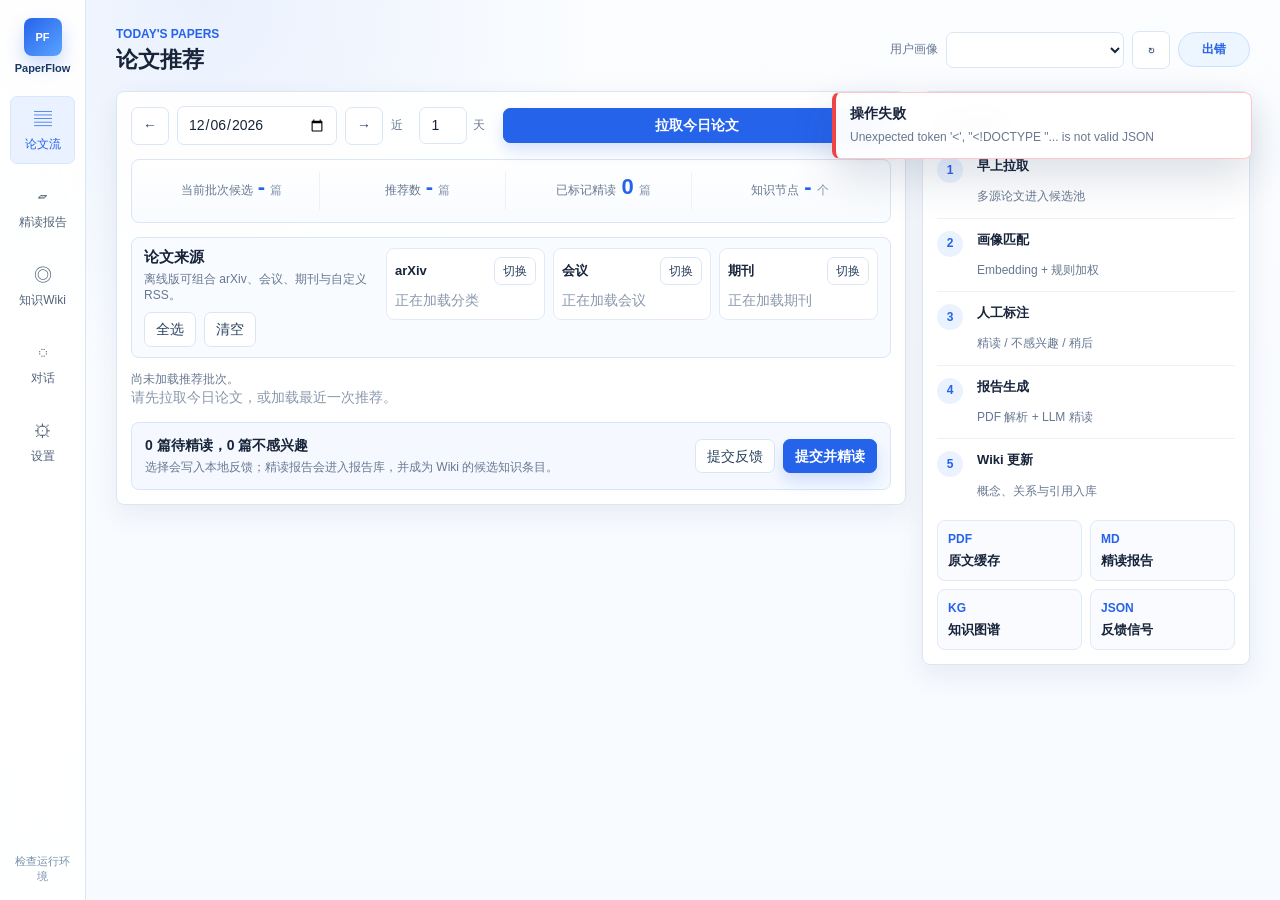
==== deployments/desktop/static/index.html @ 92cb7656 "Improve PaperFlow wiki and reading workflow" ====
<!doctype html>
<html lang="zh-CN">
  <head>
    <meta charset="utf-8">
    <meta name="viewport" content="width=device-width, initial-scale=1">
    <title>PaperFlow 本地工作台</title>
    <link rel="icon" href="favicon.svg" type="image/svg+xml">
    <link rel="stylesheet" href="desktop.css">
  </head>
  <body>
    <div class="app-shell">
      <aside class="rail" aria-label="PaperFlow 导航">
        <div class="brand-lockup" aria-label="PaperFlow">
          <div class="brand-mark">PF</div>
          <span>PaperFlow</span>
        </div>

        <nav class="rail-nav" aria-label="主要功能">
          <button class="rail-item active" data-view="papers" type="button" title="论文流">
            <span class="rail-icon" aria-hidden="true">▤</span>
            <span>论文流</span>
          </button>
          <button class="rail-item" data-view="reports" type="button" title="精读报告">
            <span class="rail-icon" aria-hidden="true">▱</span>
            <span>精读报告</span>
          </button>
          <button class="rail-item" data-view="wiki" type="button" title="知识 Wiki">
            <span class="rail-icon" aria-hidden="true">◎</span>
            <span>知识Wiki</span>
          </button>
          <button class="rail-item" data-view="chat" type="button" title="对话问答">
            <span class="rail-icon" aria-hidden="true">◌</span>
            <span>对话</span>
          </button>
          <button class="rail-item" data-view="settings" type="button" title="设置">
            <span class="rail-icon" aria-hidden="true">⚙</span>
            <span>设置</span>
          </button>
        </nav>

        <div class="rail-health" id="healthText">检查运行环境</div>
      </aside>

      <main class="workspace">
        <header class="topbar">
          <div class="topbar-title">
            <p id="pageKicker">Today's Papers</p>
            <h1 id="pageTitle">论文推荐</h1>
          </div>
          <div class="topbar-actions">
            <label class="user-picker">
              <span>用户画像</span>
              <select id="userSelect" aria-label="选择用户画像"></select>
            </label>
            <button id="refreshUsersBtn" class="icon-button" type="button" title="刷新用户" aria-label="刷新用户">↻</button>
            <div class="status-pill" id="statusText">就绪</div>
          </div>
        </header>

        <section id="papers" class="view active" data-title="论文推荐" data-kicker="Today's Papers">
          <div class="recommend-layout">
            <div class="paper-main">
              <div class="control-strip">
                <button class="icon-button" type="button" id="prevDayBtn" title="上一天" aria-label="上一天">←</button>
                <input id="paperDate" type="date" aria-label="论文日期">
                <button class="icon-button" type="button" id="nextDayBtn" title="下一天" aria-label="下一天">→</button>
                <label class="days-control">
                  <span>近</span>
                  <input id="daysInput" type="number" min="1" max="14" value="1" aria-label="拉取天数">
                  <span>天</span>
                </label>
                <button id="runDailyBtn" class="primary" type="button">拉取今日论文</button>
              </div>

              <div class="metric-strip">
                <div><span>当前批次候选</span><strong id="candidateStat">-</strong><em>篇</em></div>
                <div><span>推荐数</span><strong id="filteredStat">-</strong><em>篇</em></div>
                <div><span>已标记精读</span><strong id="selectedStat">0</strong><em>篇</em></div>
                <div><span>知识节点</span><strong id="wikiNodeStat">-</strong><em>个</em></div>
              </div>

              <div class="source-config">
                <div class="source-toolbar">
                  <div>
                    <strong>论文来源</strong>
                    <span>离线版可组合 arXiv、会议、期刊与自定义 RSS。</span>
                  </div>
                  <div class="button-row">
                    <button id="selectAllSourcesBtn" type="button">全选</button>
                    <button id="clearSourcesBtn" type="button">清空</button>
                  </div>
                </div>
                <div class="source-grid">
                  <div class="source-group">
                    <div class="source-head">
                      <strong>arXiv</strong>
                      <button class="mini-button" data-source-toggle="arxivCategories" type="button">切换</button>
                    </div>
                    <div id="arxivCategories" class="choice-list empty">正在加载分类</div>
                  </div>
                  <div class="source-group">
                    <div class="source-head">
                      <strong>会议</strong>
                      <button class="mini-button" data-source-toggle="conferenceSources" type="button">切换</button>
                    </div>
                    <div id="conferenceSources" class="choice-list empty">正在加载会议</div>
                  </div>
                  <div class="source-group">
                    <div class="source-head">
                      <strong>期刊</strong>
                      <button class="mini-button" data-source-toggle="journalSources" type="button">切换</button>
                    </div>
                    <div id="journalSources" class="choice-list empty">正在加载期刊</div>
                  </div>
                </div>
              </div>

              <div id="pushMeta" class="meta-line">尚未加载推荐批次。</div>
              <div id="paperList" class="paper-list empty">请先拉取今日论文，或加载最近一次推荐。</div>

              <div class="submit-bar">
                <div>
                  <strong id="selectionSummary">0 篇待精读，0 篇不感兴趣</strong>
                  <p>选择会写入本地反馈；精读报告会进入报告库，并成为 Wiki 的候选知识条目。</p>
                  <div id="paperFeedbackResult" class="paper-feedback-result" role="status" aria-live="polite" hidden></div>
                </div>
                <div class="button-row">
                  <button id="submitFeedbackBtn" type="button">提交反馈</button>
                  <button id="submitAndReadBtn" class="primary" type="button">提交并精读</button>
                </div>
              </div>
            </div>

            <aside class="workflow-panel">
              <div class="panel-title">
                <h2>数据流概览</h2>
                <button id="sortRelevanceBtn" type="button">按相关性排序</button>
              </div>
              <ol class="workflow-steps">
                <li><span>1</span><strong>早上拉取</strong><em>多源论文进入候选池</em></li>
                <li><span>2</span><strong>画像匹配</strong><em>Embedding + 规则加权</em></li>
                <li><span>3</span><strong>人工标注</strong><em>精读 / 不感兴趣 / 稍后</em></li>
                <li><span>4</span><strong>报告生成</strong><em>PDF 解析 + LLM 精读</em></li>
                <li><span>5</span><strong>Wiki 更新</strong><em>概念、关系与引用入库</em></li>
              </ol>
              <div class="storage-grid">
                <div><span>PDF</span><strong>原文缓存</strong></div>
                <div><span>MD</span><strong>精读报告</strong></div>
                <div><span>KG</span><strong>知识图谱</strong></div>
                <div><span>JSON</span><strong>反馈信号</strong></div>
              </div>
            </aside>
          </div>
        </section>

        <section id="reports" class="view" data-title="精读报告" data-kicker="Reading Reports">
          <div class="reports-layout">
            <aside class="report-list-pane">
              <div class="pane-head">
                <h2>报告列表</h2>
                <div class="button-row">
                  <select id="reportDays" title="时间范围">
                    <option value="7">近 7 天</option>
                    <option value="30" selected>近 30 天</option>
                    <option value="90">近 90 天</option>
                    <option value="365">全部</option>
                  </select>
                  <button id="refreshReportsBtn" type="button">刷新</button>
                </div>
              </div>
              <div class="report-filter-row">
                <input id="reportQuery" placeholder="搜索标题、arXiv ID 或路径">
                <input id="reportDate" type="date" aria-label="精确日期筛选">
              </div>
              <div class="filter-actions">
                <label class="checkline">
                  <input id="reportsCurrentOnly" type="checkbox" checked>
                  仅看当前画像
                </label>
                <button id="reportTodayBtn" type="button">今天</button>
              </div>
              <div id="reportSources" class="meta-line compact">报告目录尚未加载。</div>
              <div id="reportsList" class="reports-list empty">尚未加载报告列表。</div>
            </aside>

            <article class="report-reader">
              <div class="reader-head">
                <div>
                  <h2 id="reportViewerTitle">选择一篇报告</h2>
                  <p id="reportViewerMeta">从左侧列表打开报告后，这里显示正文。</p>
                </div>
                <div class="button-row">
                  <button id="openReportAbsBtn" type="button" disabled>原文链接</button>
                  <button id="openReportPdfBtn" type="button" disabled>PDF 下载</button>
                  <button id="openReportDocBtn" type="button" disabled>飞书文档</button>
                  <button id="copyReportPathBtn" type="button" disabled>复制路径</button>
                </div>
              </div>
              <div id="reportViewerBody" class="markdown-body empty">尚未选择报告。</div>

              <div class="direct-read-grid">
                <div class="direct-card">
                  <h3>精读 arXiv</h3>
                  <input id="directArxivId" placeholder="2606.03963 或 https://arxiv.org/abs/2606.03963">
                  <button id="readArxivBtn" class="primary" type="button">生成报告</button>
                  <div id="directArxivStatus" class="direct-read-status" role="status" aria-live="polite" hidden></div>
                </div>
                <div class="direct-card">
                  <h3>精读本地 PDF</h3>
                  <input id="directPdfPath" placeholder="D:/papers/example.pdf">
                  <input id="directPdfTitle" placeholder="可选标题">
                  <button id="readPdfBtn" class="primary" type="button">生成报告</button>
                  <div id="directPdfStatus" class="direct-read-status" role="status" aria-live="polite" hidden></div>
                </div>
              </div>
            </article>
          </div>
        </section>

        <section id="wiki" class="view" data-title="知识 Wiki" data-kicker="Knowledge Wiki">
          <div class="wiki-layout">
            <div class="wiki-main">
              <div class="pane-head">
                <h2>Wiki 架构图</h2>
                <div class="button-row">
                  <button id="refreshWikiBtn" class="primary" type="button">更新 Wiki</button>
                  <button id="wikiSearchBtn" type="button">搜索</button>
                </div>
              </div>
              <div class="wiki-toolbar">
                <div class="segmented" role="tablist" aria-label="Wiki 视图">
                  <button class="active" data-wiki-view="graph" type="button">图谱视图</button>
                  <button data-wiki-view="list" type="button">列表视图</button>
                </div>
                <select id="wikiDailyScope" aria-label="Daily Note 范围">
                  <option value="latest">最新 Daily Note</option>
                  <option value="month">指定月份</option>
                  <option value="all">全部 Daily Note</option>
                </select>
                <input id="wikiDailyMonth" type="month" aria-label="Daily Note 月份" hidden>
                <input id="wikiQuery" placeholder="搜索节点、主题、论文或方法">
                <span id="wikiStats">尚未加载知识库统计。</span>
              </div>
              <div id="wikiGraph" class="wiki-graph" aria-label="知识图谱预览"></div>
              <div class="wiki-document">
                <div class="document-head">
                  <p class="document-label">当前条目</p>
                  <button id="editWikiEntryBtn" type="button">编辑</button>
                </div>
                <h2 id="wikiEntryTitle">知识库架构</h2>
                <div id="wikiEntryBody" class="wiki-entry-body">从本地 Wiki 节点、论文关系和用户反馈中整理出当前知识库结构。</div>
                <textarea id="wikiEntryEditor" class="wiki-entry-editor" rows="5" hidden></textarea>
              </div>
            </div>

            <aside class="related-pane wiki-evidence-pane">
              <div class="related-head">
                <h2>关联论文</h2>
                <span id="wikiEvidenceSummary">等待检索</span>
              </div>
              <div id="wikiResults" class="result-list empty">暂无检索结果。</div>
              <h2>相关概念</h2>
              <div class="tag-cloud" id="wikiTags">
                <span>主题主线</span><span>方法片段</span><span>论文证据</span><span>用户方向</span>
              </div>
            </aside>
          </div>
        </section>

        <section id="chat" class="view" data-title="对话问答" data-kicker="Chat & Ask">
          <div class="chat-layout">
            <aside class="chat-history-pane">
              <div class="chat-history-head">
                <div>
                  <h2>历史对话</h2>
                  <span id="chatHistoryHint">按日期保存</span>
                </div>
                <div class="chat-history-actions">
                  <button id="newChatBtn" type="button">新建</button>
                  <button id="clearChatHistoryBtn" type="button">清空</button>
                </div>
              </div>
              <div id="chatHistoryList" class="chat-history-list empty">暂无历史对话。</div>
            </aside>

            <div class="chat-main">
              <div class="chat-thread" id="chatThread">
                <div class="message assistant">
                  <div class="avatar">AI</div>
                  <div class="bubble">
                    <p>可以围绕最近论文、精读报告和 Wiki 条目提问；回答会列出参考文献。</p>
                  </div>
                </div>
              </div>
              <div id="chatMentionChips" class="mention-chips" hidden></div>
              <div id="mentionSuggestions" class="mention-suggestions" hidden></div>
              <div class="chat-composer">
                <textarea id="chatInput" rows="3" placeholder="输入问题，使用 @ 选择论文或 Wiki 节点"></textarea>
                <button id="wikiAskBtn" class="primary" type="button">发送</button>
              </div>
            </div>

            <aside class="source-pane">
              <h2>参考文献</h2>
              <div id="chatSources" class="source-list"></div>
              <h2>对话范围</h2>
              <label class="radio-card"><input name="chatScope" type="radio" value="all" checked> 全部知识库</label>
              <label class="radio-card"><input name="chatScope" type="radio" value="recent"> 仅最近 7 天</label>
              <label class="radio-card"><input name="chatScope" type="radio" value="profile"> 仅当前方向</label>
            </aside>
          </div>
        </section>

        <section id="settings" class="view" data-title="设置" data-kicker="Settings">
          <div class="settings-grid">
            <section class="setting-card settings-model">
              <div class="setting-card-head">
                <span>1</span>
                <h2>模型与密钥</h2>
              </div>
              <div id="envSettingsForm" class="env-form empty">尚未加载 .env 设置。</div>
              <div class="setting-inline-grid">
                <label>并发请求 <input id="maxConcurrencyInput" type="number" min="1" max="10" value="5"></label>
                <label>备用模型 <input id="fallbackModelInput" value="GPT-4o"></label>
              </div>
              <div class="button-row">
                <button id="testLlmBtn" type="button">测试 LLM</button>
                <button id="testEmbedBtn" type="button">测试 Embedding</button>
                <button id="saveSettingsBtn" class="primary" type="button">保存设置</button>
              </div>
              <pre id="providerTestOutput" class="answer empty">尚未运行提供商测试。</pre>
            </section>

            <section class="setting-card settings-source">
              <div class="setting-card-head">
                <span>3</span>
                <h2>论文来源</h2>
              </div>
              <div class="source-settings">
                <label><input id="settingEnableArxiv" type="checkbox" checked><span><strong>arXiv</strong><em>公开 RSS/API</em></span></label>
                <label><input id="settingEnableSemanticScholar" type="checkbox" checked><span><strong>Semantic Scholar</strong><em id="semanticScholarAuthStatus">API Key 可选</em></span></label>
                <label><input id="settingEnableOpenReview" type="checkbox" checked><span><strong>OpenReview</strong><em id="openReviewAuthStatus">公开优先</em></span></label>
                <label><input id="settingEnableCustomRss" type="checkbox"><span><strong>自定义 RSS</strong><em>补充会议/期刊</em></span></label>
              </div>
              <div class="source-setting-row">
                <span>arXiv 分类</span>
                <div class="tag-cloud compact" id="settingArxivCategories"><span>cs.CL</span><span>cs.AI</span><span>cs.IR</span><span>cs.LG</span></div>
              </div>
              <div class="source-setting-row">
                <span>会议源</span>
                <div id="settingConferenceList" class="conference-source-list empty">正在加载会议源。</div>
              </div>
              <div class="source-auth-panel">
                <div class="source-auth-head">
                  <strong>会议访问方式</strong>
                  <span id="conferenceAuthStatus">公开源优先</span>
                </div>
                <div class="source-mode-grid">
                  <label><input name="conferenceAccessMode" type="radio" value="public" checked><span><strong>公开聚合</strong><em>OpenReview、会议公开页面、arXiv 优先</em></span></label>
                  <label><input name="conferenceAccessMode" type="radio" value="credential"><span><strong>本地授权</strong><em>API Key / token / cookie 文件</em></span></label>
                  <label><input name="conferenceAccessMode" type="radio" value="manual"><span><strong>手动补充</strong><em>RSS、日程 URL、导出的论文列表</em></span></label>
                </div>
                <div class="source-auth-fields">
                  <label>Semantic Scholar API Key <input id="semanticScholarApiKey" data-env-key="SEMANTIC_SCHOLAR_API_KEY" type="password" placeholder="可选：提高限流额度"></label>
                  <label>OpenReview 用户名 <input id="openReviewUsername" data-env-key="OPENREVIEW_USERNAME" placeholder="可选：公开页面无需填写"></label>
                  <label>OpenReview Token <input id="openReviewToken" data-env-key="OPENREVIEW_TOKEN" type="password" placeholder="可选：本地保存"></label>
                  <label>会议 Cookie 文件 <input id="conferenceCookieFile" data-env-key="PAPERFLOW_CONFERENCE_COOKIE_FILE" placeholder="例如 C:\\paperflow\\cookies\\neurips.txt"></label>
                </div>
                <p class="source-auth-note">需要登录的会议源不要混在普通下拉框里；优先使用公开页面、API Key、RSS 或本地 cookie/token 文件路径，凭据只写入本机 .env。</p>
              </div>
              <div class="source-edit-row">
                <input id="sourceUrlInput" placeholder="https://example.com/rss.xml">
                <button id="addSourceUrlBtn" type="button">添加 URL</button>
              </div>
              <div id="customSourcesList" class="rss-stack">
                <div><span>rss</span><strong>https://arxiv.org/rss/cs.CL</strong><button data-remove-source type="button">×</button></div>
              </div>
            </section>

            <section class="setting-card profile-card settings-profile">
              <div class="setting-card-head">
                <span>6</span>
                <h2>研究画像</h2>
                <small id="profileSyncStatus">选择用户后自动加载画像</small>
              </div>
              <input id="profileUserId" placeholder="user_alice">
              <input id="scholarUrl" placeholder="Google Scholar URL">
              <input id="homepageUrl" placeholder="个人主页 URL">
              <input id="pdfPaths" placeholder="PDF 路径，用分号分隔">
              <div id="profileInfoGrid" class="profile-info-grid" aria-live="polite"></div>
              <label class="checkline"><input id="resetProfile" type="checkbox"> 重置已有画像</label>
              <button id="saveProfileBtn" class="primary" type="button">保存画像</button>
            </section>

            <section class="setting-card settings-report">
              <div class="setting-card-head">
                <span>4</span>
                <h2>报告与 Wiki</h2>
              </div>
              <div class="segmented preference-tabs">
                <button class="active" data-pref-mode="standard" type="button">标准</button>
                <button data-pref-mode="deep" type="button">深度技术分析</button>
                <button data-pref-mode="brief" type="button">简要</button>
              </div>
              <div class="preference-grid">
                <label class="checkline"><input id="directWriteFeishu" type="checkbox"> 精读后写入飞书</label>
                <label class="checkline"><input id="writeFeishuReports" type="checkbox"> 批量报告写入飞书</label>
                <label class="checkline"><input id="directPdfWriteFeishu" type="checkbox"> PDF 精读写入飞书</label>
                <label class="checkline"><input id="wikiIngestSetting" type="checkbox" checked> Wiki 自动增量归档</label>
              </div>
            </section>

            <section class="setting-card settings-storage">
              <div class="setting-card-head">
                <span>2</span>
                <h2>存储与导出</h2>
              </div>
              <div class="storage-counters">
                <div><span>论文</span><strong id="latestPushStat">-</strong></div>
                <div><span>待读</span><strong id="readingQueueStat">0</strong></div>
                <div><span>Wiki</span><strong id="wikiSettingStat">-</strong></div>
                <div><span>缓存</span><strong id="cacheSizeStat">-</strong></div>
              </div>
              <div id="settingsList" class="settings-list empty">尚未加载运行目录。</div>
              <div class="button-row">
                <button id="saveStorageSettingsBtn" class="primary" type="button">保存设置</button>
                <button id="exportMarkdownBtn" type="button">导出 Markdown</button>
                <button id="exportZipBtn" type="button">导出 ZIP</button>
              </div>
            </section>

            <section class="setting-card settings-advanced">
              <div class="setting-card-head">
                <span>5</span>
                <h2>高级参数</h2>
              </div>
              <label class="advanced-row">每日推荐上限 <input id="dailyLimitInput" type="number" min="1" max="100" value="30"></label>
              <label class="advanced-row">相关性阈值 <input id="relevanceThreshold" type="range" min="0" max="100" value="60"><span id="relevanceValue">60</span></label>
              <label class="advanced-row">HTTP Proxy <input id="proxyInput" placeholder="http://127.0.0.1:7890"></label>
              <div class="button-row">
                <button id="saveAdvancedSettingsBtn" class="primary" type="button">保存设置</button>
              </div>
            </section>
          </div>
        </section>
      </main>
    </div>

    <div id="feedbackToast" class="feedback-toast" role="status" aria-live="polite" hidden></div>

    <script src="desktop.js"></script>
  </body>
</html>
---- deployments/desktop/static/desktop.css ----
:root {
  --bg: #f7faff;
  --surface: #ffffff;
  --surface-soft: #f8fbff;
  --line: #dbe6f5;
  --line-strong: #c7d7ed;
  --text: #18243a;
  --muted: #687891;
  --muted-2: #8a98ad;
  --blue: #2563eb;
  --blue-600: #1d4ed8;
  --blue-soft: #eaf2ff;
  --green: #16a34a;
  --green-soft: #eaf8ef;
  --red: #ef4444;
  --red-soft: #fff0f0;
  --orange: #f59e0b;
  --orange-soft: #fff7e6;
  --shadow: 0 10px 28px rgba(20, 55, 104, 0.08);
  --shadow-soft: 0 4px 14px rgba(20, 55, 104, 0.06);
  font-family: Inter, "SF Pro Display", "Segoe UI", "Microsoft YaHei", Arial, sans-serif;
}

* {
  box-sizing: border-box;
}

body {
  margin: 0;
  min-width: 1180px;
  min-height: 100vh;
  color: var(--text);
  font-size: 14px;
  line-height: 1.4;
  background:
    radial-gradient(circle at 16% 0%, rgba(37, 99, 235, 0.08), transparent 28%),
    linear-gradient(180deg, #fbfdff 0%, var(--bg) 100%);
}

button,
input,
select,
textarea {
  font: inherit;
}

button {
  position: relative;
  overflow: hidden;
  border: 1px solid var(--line);
  background: var(--surface);
  color: #29415f;
  border-radius: 7px;
  padding: 7px 11px;
  font-size: 14px;
  line-height: 1.35;
  cursor: pointer;
  transition: border-color 0.16s ease, background 0.16s ease, box-shadow 0.16s ease, transform 0.16s ease;
}

button:hover {
  border-color: #9bb9ea;
  box-shadow: var(--shadow-soft);
}

button:active {
  transform: translateY(1px);
}

button:disabled {
  cursor: not-allowed;
  color: #9aa8bb;
  background: #f5f7fb;
  box-shadow: none;
}

button.feedback-click::after,
button.feedback-success::after,
button.feedback-error::after {
  content: "";
  position: absolute;
  inset: 2px;
  border-radius: inherit;
  pointer-events: none;
  animation: button-feedback-flash 0.52s ease-out both;
}

button.feedback-click::after {
  background: rgba(37, 99, 235, 0.14);
}

button.feedback-success::after {
  background: rgba(22, 163, 74, 0.18);
  animation-duration: 0.72s;
}

button.feedback-error::after {
  background: rgba(239, 68, 68, 0.18);
  animation-duration: 0.72s;
}

button.is-busy {
  cursor: progress;
  opacity: 0.9;
}

button.is-busy:disabled {
  border-color: #bfd4f8;
  color: #29415f;
  background: #eef5ff;
}

button.is-busy::before {
  content: "";
  position: absolute;
  top: 50%;
  right: 8px;
  width: 10px;
  height: 10px;
  margin-top: -5px;
  border: 2px solid currentColor;
  border-top-color: transparent;
  border-radius: 50%;
  opacity: 0.72;
  animation: button-busy-spin 0.72s linear infinite;
}

.primary.is-busy:disabled {
  border-color: var(--blue);
  color: #fff;
  background: var(--blue);
}

.icon-button.is-busy::before {
  right: 50%;
  margin-right: -5px;
}

@keyframes button-feedback-flash {
  0% {
    opacity: 0;
    transform: scale(0.86);
  }
  28% {
    opacity: 1;
  }
  100% {
    opacity: 0;
    transform: scale(1.04);
  }
}

@keyframes button-busy-spin {
  to {
    transform: rotate(360deg);
  }
}

input,
select,
textarea {
  width: 100%;
  border: 1px solid var(--line);
  background: #fff;
  color: var(--text);
  border-radius: 7px;
  padding: 8px 10px;
  font-size: 14px;
  line-height: 1.35;
  outline: none;
  transition: border-color 0.16s ease, box-shadow 0.16s ease;
}

input:focus,
select:focus,
textarea:focus {
  border-color: #8bb5ff;
  box-shadow: 0 0 0 3px rgba(37, 99, 235, 0.12);
}

textarea {
  resize: vertical;
}

.app-shell {
  display: grid;
  grid-template-columns: 86px minmax(0, 1fr);
  min-height: 100vh;
}

.rail {
  position: sticky;
  top: 0;
  height: 100vh;
  border-right: 1px solid var(--line);
  background: rgba(255, 255, 255, 0.88);
  backdrop-filter: blur(18px);
  display: flex;
  flex-direction: column;
  align-items: center;
  padding: 18px 10px 16px;
}

.brand-lockup {
  display: flex;
  flex-direction: column;
  align-items: center;
  gap: 7px;
  color: #183862;
  font-size: 11px;
  font-weight: 700;
  line-height: 1;
  margin-bottom: 22px;
}

.brand-mark {
  display: grid;
  place-items: center;
  width: 38px;
  height: 38px;
  border-radius: 8px;
  color: #fff;
  background: linear-gradient(135deg, #2563eb 0%, #5aa4ff 100%);
  box-shadow: 0 9px 18px rgba(37, 99, 235, 0.24);
  letter-spacing: 0;
}

.rail-nav {
  display: flex;
  flex-direction: column;
  gap: 10px;
  width: 100%;
}

.rail-item {
  display: flex;
  flex-direction: column;
  align-items: center;
  justify-content: center;
  gap: 5px;
  height: 68px;
  padding: 0;
  border: 1px solid transparent;
  color: #53647b;
  background: transparent;
  font-size: 12px;
  box-shadow: none;
}

.rail-item:hover,
.rail-item.active {
  border-color: #d8e7ff;
  background: var(--blue-soft);
  color: var(--blue);
  box-shadow: none;
}

.rail-icon {
  display: grid;
  place-items: center;
  width: 24px;
  height: 24px;
  font-size: 18px;
  line-height: 1;
  color: currentColor;
}

.rail-health {
  margin-top: auto;
  width: 62px;
  color: #7790af;
  font-size: 11px;
  line-height: 1.35;
  text-align: center;
}

.workspace {
  padding: 26px 30px 34px;
  min-width: 0;
}

.topbar {
  display: flex;
  align-items: center;
  justify-content: space-between;
  gap: 18px;
  max-width: 1280px;
  margin: 0 auto 18px;
}

.topbar-title p {
  margin: 0 0 4px;
  color: var(--blue);
  font-size: 12px;
  font-weight: 800;
  letter-spacing: 0;
  text-transform: uppercase;
}

.topbar-title h1 {
  margin: 0;
  font-size: 22px;
  line-height: 1.2;
  letter-spacing: 0;
}

.topbar-actions,
.button-row,
.filter-actions,
.source-edit-row {
  display: flex;
  align-items: center;
  gap: 8px;
}

.user-picker {
  display: grid;
  grid-template-columns: auto 178px;
  align-items: center;
  gap: 8px;
  color: var(--muted);
  font-size: 12px;
}

.icon-button {
  width: 38px;
  height: 38px;
  display: grid;
  place-items: center;
  padding: 0;
}

.primary {
  border-color: var(--blue);
  background: var(--blue);
  color: #fff;
  font-weight: 700;
  box-shadow: 0 8px 16px rgba(37, 99, 235, 0.18);
}

.primary:hover {
  border-color: var(--blue-600);
  background: var(--blue-600);
}

.primary.loading,
.primary.loading:disabled {
  border-color: #f6c766;
  color: #9a6400;
  background: var(--orange-soft);
  box-shadow: none;
}

.status-pill {
  min-width: 72px;
  padding: 8px 12px;
  border: 1px solid #cbe0ff;
  border-radius: 999px;
  color: var(--blue);
  background: #edf5ff;
  text-align: center;
  font-size: 12px;
  font-weight: 700;
}

.feedback-toast {
  position: fixed;
  right: 28px;
  top: 92px;
  z-index: 30;
  display: grid;
  gap: 5px;
  width: min(420px, calc(100vw - 56px));
  border: 1px solid #cfe0ff;
  border-left: 4px solid var(--blue);
  border-radius: 8px;
  background: rgba(255, 255, 255, 0.96);
  box-shadow: 0 18px 44px rgba(28, 55, 96, 0.16);
  padding: 12px 14px;
  color: var(--text);
  backdrop-filter: blur(14px);
}

.feedback-toast[hidden] {
  display: none;
}

.feedback-toast strong {
  font-size: 14px;
  line-height: 1.25;
}

.feedback-toast span {
  color: var(--muted);
  font-size: 12px;
  line-height: 1.5;
}

.feedback-toast.success {
  border-color: #bfe6cd;
  border-left-color: var(--green);
}

.feedback-toast.warning {
  border-color: #f6d58b;
  border-left-color: var(--orange);
}

.feedback-toast.error {
  border-color: #ffc7c7;
  border-left-color: var(--red);
}

.view {
  display: none;
  max-width: 1280px;
  margin: 0 auto;
}

.view.active {
  display: block;
}

body.chat-view {
  overflow: hidden;
}

body.chat-view .workspace {
  display: grid;
  grid-template-rows: auto minmax(0, 1fr);
  height: 100vh;
  padding: 18px 20px;
}

body.chat-view .topbar {
  max-width: none;
  margin-bottom: 12px;
}

body.chat-view #chat {
  width: 100%;
  height: 100%;
  max-width: none;
  min-height: 0;
}

.recommend-layout {
  display: grid;
  grid-template-columns: minmax(760px, 1fr) 328px;
  gap: 16px;
  align-items: start;
}

.paper-main,
.workflow-panel,
.report-list-pane,
.report-reader,
.wiki-main,
.related-pane,
.chat-history-pane,
.chat-main,
.source-pane,
.setting-card {
  border: 1px solid var(--line);
  border-radius: 8px;
  background: rgba(255, 255, 255, 0.94);
  box-shadow: var(--shadow);
}

.paper-main {
  padding: 14px;
}

.control-strip {
  display: grid;
  grid-template-columns: 38px 160px 38px 104px auto;
  gap: 8px;
  align-items: center;
}

.days-control {
  display: grid;
  grid-template-columns: auto 48px auto;
  align-items: center;
  gap: 6px;
  color: var(--muted);
  font-size: 12px;
}

.days-control input {
  padding: 8px 6px;
  text-align: center;
}

.metric-strip {
  display: grid;
  grid-template-columns: repeat(4, 1fr);
  gap: 10px;
  margin: 14px 0;
  padding: 12px;
  border: 1px solid var(--line);
  border-radius: 8px;
  background: linear-gradient(180deg, #ffffff, #f8fbff);
}

.metric-strip div {
  display: flex;
  align-items: baseline;
  justify-content: center;
  gap: 5px;
  min-height: 38px;
  border-right: 1px solid #edf2fa;
}

.metric-strip div:last-child {
  border-right: 0;
}

.metric-strip span {
  color: var(--muted);
  font-size: 12px;
}

.metric-strip strong {
  color: var(--blue);
  font-size: 22px;
  letter-spacing: 0;
}

.metric-strip em {
  color: var(--muted-2);
  font-style: normal;
  font-size: 12px;
}

.source-config {
  display: grid;
  grid-template-columns: 230px minmax(0, 1fr);
  gap: 12px;
  align-items: start;
  margin-bottom: 12px;
  border: 1px solid var(--line);
  border-radius: 8px;
  background: var(--surface-soft);
  padding: 10px 12px;
}

.source-toolbar {
  display: grid;
  gap: 8px;
}

.source-toolbar strong,
.pane-head h2,
.panel-title h2,
.related-pane h2,
.source-pane h2 {
  margin: 0;
  font-size: 15px;
  line-height: 1.2;
}

.source-toolbar span {
  display: block;
  margin-top: 3px;
  color: var(--muted);
  font-size: 12px;
}

.source-grid {
  display: grid;
  grid-template-columns: repeat(3, 1fr);
  gap: 8px;
}

.source-group {
  border: 1px solid #e3ebf7;
  border-radius: 8px;
  background: #fff;
  padding: 8px;
  min-width: 0;
  max-height: 132px;
  overflow: auto;
}

.source-head {
  display: flex;
  align-items: center;
  justify-content: space-between;
  margin-bottom: 6px;
}

.source-head strong {
  font-size: 13px;
}

.mini-button {
  padding: 5px 8px;
  font-size: 12px;
}

.choice-list {
  display: flex;
  flex-wrap: wrap;
  gap: 6px;
}

.source-choice,
.tag {
  display: inline-flex;
  align-items: center;
  gap: 5px;
  min-height: 22px;
  padding: 4px 7px;
  border: 1px solid #d9e7fb;
  border-radius: 999px;
  color: #385071;
  background: #f8fbff;
  font-size: 11px;
}

.source-choice input {
  width: auto;
}

.empty {
  color: var(--muted-2);
}

.meta-line {
  color: var(--muted);
  font-size: 12px;
  line-height: 1.5;
}

.meta-line.compact {
  padding: 0 2px 8px;
}

.paper-list {
  display: grid;
  gap: 10px;
}

.paper-list.empty.syncing {
  min-height: 118px;
  place-items: center;
  border: 1px dashed #bcd2f4;
  border-radius: 8px;
  background:
    linear-gradient(90deg, rgba(255, 255, 255, 0), rgba(37, 99, 235, 0.08), rgba(255, 255, 255, 0)),
    #f8fbff;
  color: #49627f;
  font-weight: 700;
}

.paper-card {
  display: grid;
  grid-template-columns: 86px minmax(0, 1fr) 116px;
  gap: 14px;
  align-items: center;
  min-height: 120px;
  border: 1px solid #e0e9f6;
  border-radius: 8px;
  background: #fff;
  box-shadow: var(--shadow-soft);
  padding: 12px;
  transition: border-color 0.16s ease, background 0.16s ease, box-shadow 0.16s ease;
}

.paper-card[data-disposition] {
  box-shadow: 0 7px 18px rgba(20, 55, 104, 0.09);
}

.paper-card[data-disposition="read"] {
  border-color: #9bb9ea;
  background: linear-gradient(90deg, #f2f7ff 0%, #fff 42%);
}

.paper-card[data-disposition="skip"] {
  border-color: #ffb1b1;
  background: linear-gradient(90deg, #fff5f5 0%, #fff 42%);
}

.paper-card[data-disposition="later"] {
  border-color: #f2ca72;
  background: linear-gradient(90deg, #fff9e9 0%, #fff 42%);
}

.score-ring {
  width: 66px;
  height: 66px;
  display: grid;
  place-items: center;
  border-radius: 50%;
  color: var(--blue);
  background:
    radial-gradient(circle at center, #fff 58%, transparent 59%),
    conic-gradient(var(--blue) var(--score), #d8e8ff 0);
  font-size: 18px;
  font-weight: 800;
}

.paper-content {
  min-width: 0;
}

.paper-content h3 {
  margin: 0 0 4px;
  font-size: 15px;
  line-height: 1.35;
}

.paper-content p {
  margin: 0 0 7px;
  color: var(--muted);
  font-size: 12px;
  line-height: 1.45;
}

.paper-authors,
.paper-abstract {
  display: -webkit-box;
  -webkit-box-orient: vertical;
  overflow: hidden;
}

.paper-authors {
  -webkit-line-clamp: 1;
}

.paper-abstract {
  -webkit-line-clamp: 3;
}

.paper-tags,
.tag-cloud {
  display: flex;
  flex-wrap: wrap;
  gap: 6px;
}

.paper-tags span,
.tag-cloud span,
.status-chip {
  display: inline-flex;
  align-items: center;
  min-height: 24px;
  padding: 4px 8px;
  border: 1px solid #d8e7ff;
  border-radius: 7px;
  color: var(--blue);
  background: #eef5ff;
  font-size: 12px;
  line-height: 1;
}

.paper-actions {
  display: grid;
  gap: 8px;
}

.paper-actions button {
  padding: 7px 9px;
  font-size: 12px;
  text-align: center;
}

.paper-actions button[data-action="read"].active,
.paper-actions button[data-action="read"]:hover {
  border-color: #9bb9ea;
  color: var(--blue);
  background: var(--blue-soft);
}

.paper-actions button[data-action="read"].loading,
.paper-actions button[data-action="read"].loading:disabled {
  border-color: #f6c766;
  color: #9a6400;
  background: var(--orange-soft);
}

.paper-actions button[data-action="read"].ready,
.paper-actions button[data-action="read"].ready:hover {
  border-color: #86d4a5;
  color: var(--green);
  background: var(--green-soft);
}

.paper-actions button[data-action="skip"].active,
.paper-actions button[data-action="skip"]:hover {
  border-color: #ffb1b1;
  color: var(--red);
  background: var(--red-soft);
}

.paper-actions button[data-action="later"].active,
.paper-actions button[data-action="later"]:hover {
  border-color: #f2ca72;
  color: #9a6400;
  background: var(--orange-soft);
}

.submit-bar {
  display: flex;
  align-items: center;
  justify-content: space-between;
  gap: 18px;
  margin-top: 14px;
  padding: 13px;
  border: 1px solid #d7e6fb;
  border-radius: 8px;
  background: #f5f9ff;
}

.submit-bar strong {
  font-size: 14px;
}

.submit-bar p {
  margin: 4px 0 0;
  color: var(--muted);
  font-size: 12px;
}

.paper-feedback-result {
  display: grid;
  gap: 3px;
  max-width: 620px;
  margin-top: 10px;
  border: 1px solid #cfe0ff;
  border-left: 4px solid var(--blue);
  border-radius: 8px;
  background: #fff;
  padding: 9px 10px;
  color: #223852;
  box-shadow: 0 8px 18px rgba(28, 55, 96, 0.06);
}

.paper-feedback-result[hidden] {
  display: none;
}

.paper-feedback-result strong {
  font-size: 13px;
}

.paper-feedback-result span {
  color: var(--muted);
  font-size: 12px;
  line-height: 1.45;
}

.paper-feedback-result.success {
  border-color: #bfe6cd;
  border-left-color: var(--green);
  background: #f4fbf6;
}

.paper-feedback-result.warning {
  border-color: #f6d58b;
  border-left-color: var(--orange);
  background: #fff9eb;
}

.paper-feedback-result.error {
  border-color: #ffc7c7;
  border-left-color: var(--red);
  background: #fff5f5;
}

.paper-feedback-result.pending {
  border-color: #cfe0ff;
  border-left-color: var(--blue);
  background: #f7fbff;
}

.workflow-panel {
  padding: 14px;
  position: sticky;
  top: 20px;
}

.panel-title,
.pane-head,
.reader-head,
.document-head {
  display: flex;
  align-items: center;
  justify-content: space-between;
  gap: 12px;
}

.workflow-steps {
  list-style: none;
  padding: 4px 0 0;
  margin: 0;
}

.workflow-steps li {
  display: grid;
  grid-template-columns: 30px 1fr;
  gap: 10px;
  padding: 12px 0;
  border-bottom: 1px solid #edf2fa;
}

.workflow-steps li:last-child {
  border-bottom: 0;
}

.workflow-steps span {
  grid-row: 1 / span 2;
  width: 26px;
  height: 26px;
  display: grid;
  place-items: center;
  border-radius: 50%;
  color: var(--blue);
  background: var(--blue-soft);
  font-size: 12px;
  font-weight: 800;
}

.workflow-steps strong,
.workflow-steps em {
  grid-column: 2;
  display: block;
}

.workflow-steps strong {
  font-size: 13px;
}

.workflow-steps em {
  margin-top: 3px;
  color: var(--muted);
  font-style: normal;
  font-size: 12px;
  line-height: 1.45;
}

.storage-grid,
.storage-counters {
  display: grid;
  grid-template-columns: repeat(2, 1fr);
  gap: 8px;
  margin-top: 8px;
}

.storage-grid div,
.storage-counters div {
  border: 1px solid #e1eaf7;
  border-radius: 8px;
  background: #f9fbff;
  padding: 10px;
}

.storage-grid span,
.storage-counters span {
  display: block;
  color: var(--blue);
  font-size: 12px;
  font-weight: 800;
}

.storage-grid strong,
.storage-counters strong {
  display: block;
  margin-top: 4px;
  font-size: 13px;
}

.reports-layout,
.wiki-layout,
.chat-layout {
  display: grid;
  gap: 16px;
  align-items: start;
}

.reports-layout {
  grid-template-columns: 330px minmax(0, 1fr);
}

.report-list-pane,
.related-pane,
.chat-history-pane,
.source-pane {
  padding: 14px;
}

.report-list-pane {
  font-size: 13px;
}

.report-list-pane .pane-head {
  gap: 8px;
}

.report-list-pane .pane-head h2 {
  font-size: 14px;
}

.report-list-pane .pane-head .button-row {
  display: grid;
  grid-template-columns: 112px 48px;
  gap: 6px;
  align-items: stretch;
}

.report-list-pane .pane-head select,
.report-list-pane .pane-head button,
.report-filter-row input,
.filter-actions button {
  min-height: 32px;
  padding: 6px 8px;
  font-size: 12.5px;
  line-height: 1.25;
}

.report-list-pane .pane-head button,
.filter-actions button,
.report-reader .reader-head .button-row button {
  white-space: nowrap;
}

.report-filter-row {
  display: grid;
  grid-template-columns: minmax(0, 1fr) 112px;
  gap: 7px;
  margin: 10px 0 7px;
}

.filter-actions {
  justify-content: space-between;
  margin-bottom: 7px;
}

.filter-actions .checkline {
  font-size: 12px;
}

.filter-actions button {
  min-width: 48px;
}

.checkline,
.radio-card {
  display: flex;
  align-items: center;
  gap: 7px;
  color: #40536f;
  font-size: 13px;
}

.checkline input,
.radio-card input,
.source-settings input {
  width: auto;
}

.reports-list {
  display: grid;
  gap: 8px;
  max-height: calc(100vh - 250px);
  overflow: auto;
  padding-right: 2px;
}

.report-row {
  width: 100%;
  display: block;
  text-align: left;
  border-color: #e0e9f6;
  background: #fff;
  padding: 8px 9px;
  font-size: 12px;
}

.report-row.active {
  border-color: #9bbcff;
  background: #f1f6ff;
}

.report-row h3 {
  margin: 0 0 4px;
  font-size: 12.5px;
  line-height: 1.32;
}

.report-row p {
  margin: 0 0 3px;
  color: var(--muted);
  font-size: 11.5px;
  line-height: 1.34;
}

.report-reader {
  padding: 16px;
  min-height: 640px;
  font-size: 13px;
}

.reader-head {
  padding-bottom: 12px;
  border-bottom: 1px solid var(--line);
}

.report-reader .reader-head .button-row {
  gap: 7px;
  align-items: stretch;
}

.report-reader .reader-head .button-row button {
  min-height: 34px;
  padding: 6px 10px;
  font-size: 13px;
  line-height: 1.25;
}

.reader-head h2 {
  margin: 0 0 4px;
  font-size: 18px;
  line-height: 1.28;
}

.reader-head p {
  margin: 0;
  color: var(--muted);
  font-size: 11.5px;
  line-height: 1.35;
}

.markdown-body {
  padding: 14px 0 4px;
  color: #25354f;
  line-height: 1.68;
  font-size: 13.5px;
}

.markdown-body h1,
.markdown-body h2,
.markdown-body h3 {
  margin: 18px 0 8px;
  line-height: 1.35;
}

.markdown-body h1 {
  font-size: 19px;
}

.markdown-body h2 {
  font-size: 15.5px;
}

.markdown-body h3 {
  font-size: 14px;
}

.markdown-body p {
  margin: 0 0 10px;
}

.markdown-body ul {
  margin: 0 0 10px;
  padding-left: 20px;
}

.markdown-body code {
  padding: 2px 5px;
  border-radius: 5px;
  background: #eef4fb;
  color: #1d4ed8;
}

.direct-read-grid {
  display: grid;
  grid-template-columns: repeat(2, 1fr);
  gap: 12px;
  margin-top: 16px;
}

.direct-card {
  display: grid;
  gap: 9px;
  border: 1px solid var(--line);
  border-radius: 8px;
  background: var(--surface-soft);
  padding: 12px;
}

.direct-card h3 {
  margin: 0;
  font-size: 14px;
}

.direct-read-status {
  display: grid;
  gap: 3px;
  min-height: 46px;
  border: 1px solid #cfe0ff;
  border-left: 4px solid var(--blue);
  border-radius: 8px;
  background: #f7fbff;
  padding: 9px 10px;
  color: #223852;
  font-size: 12px;
  line-height: 1.45;
}

.direct-read-status[hidden] {
  display: none;
}

.direct-read-status strong {
  font-size: 12.5px;
}

.direct-read-status span {
  color: var(--muted);
  overflow-wrap: anywhere;
}

.direct-read-status.success {
  border-color: #bfe6cd;
  border-left-color: var(--green);
  background: #f4fbf6;
}

.direct-read-status.warning {
  border-color: #f6d58b;
  border-left-color: var(--orange);
  background: #fff9eb;
}

.direct-read-status.error {
  border-color: #ffc7c7;
  border-left-color: var(--red);
  background: #fff5f5;
}

.wiki-layout {
  grid-template-columns: minmax(760px, 1fr) 292px;
  max-width: 1280px;
  margin: 0 auto;
}

.wiki-main {
  padding: 18px;
}

.wiki-main .pane-head {
  align-items: start;
  border-bottom: 1px solid #edf2fa;
  padding-bottom: 14px;
}

.wiki-main .pane-head h2 {
  font-size: 18px;
  letter-spacing: 0;
}

.wiki-main .pane-head .button-row {
  align-items: stretch;
}

.wiki-main .pane-head .button-row button {
  min-height: 38px;
  padding-inline: 16px;
}

.wiki-toolbar {
  display: grid;
  grid-template-columns: auto 132px 128px minmax(280px, 1fr) auto;
  gap: 10px;
  align-items: center;
  margin: 14px 0 12px;
}

.wiki-toolbar select,
.wiki-toolbar input[type="month"] {
  min-height: 36px;
  border: 1px solid var(--line);
  border-radius: 7px;
  background: #fff;
  color: var(--text);
  padding: 0 10px;
  font-size: 12px;
}

.wiki-toolbar span {
  color: var(--muted);
  font-size: 12px;
  white-space: nowrap;
}

.segmented {
  display: inline-flex;
  align-items: center;
  border: 1px solid var(--line);
  border-radius: 8px;
  background: #f8fbff;
  padding: 3px;
}

.segmented button {
  border: 0;
  border-radius: 6px;
  background: transparent;
  color: #58708f;
  box-shadow: none;
  padding: 7px 10px;
  font-size: 12px;
}

.segmented button.active {
  background: #fff;
  color: var(--blue);
  box-shadow: 0 1px 4px rgba(20, 55, 104, 0.08);
}

.wiki-graph {
  position: relative;
  height: clamp(680px, 72vh, 820px);
  overflow: hidden;
  border: 1px solid #d7e4f5;
  border-radius: 8px;
  background:
    linear-gradient(135deg, rgba(239, 246, 255, 0.86), rgba(255, 255, 255, 0.96) 46%, rgba(245, 252, 248, 0.88)),
    repeating-linear-gradient(115deg, rgba(177, 196, 225, 0.09) 0 1px, transparent 1px 36px),
    #fbfdff;
  box-shadow: inset 0 1px 0 rgba(255, 255, 255, 0.9), inset 0 -24px 60px rgba(231, 239, 251, 0.42);
}

.graph-canvas {
  position: absolute;
  inset: 1px;
  cursor: grab;
  user-select: none;
  touch-action: none;
}

.graph-canvas.dragging {
  cursor: grabbing;
}

.graph-canvas::after {
  content: "";
  position: absolute;
  inset: 0;
  pointer-events: none;
  border-radius: 8px;
  background:
    linear-gradient(90deg, rgba(255, 255, 255, 0.62), transparent 18%, transparent 82%, rgba(255, 255, 255, 0.64)),
    linear-gradient(180deg, rgba(255, 255, 255, 0.72), transparent 22%, transparent 76%, rgba(255, 255, 255, 0.76));
}

.graph-svg {
  position: absolute;
  inset: 0;
  width: 100%;
  height: 100%;
  z-index: 1;
  overflow: visible;
  pointer-events: none;
}

.graph-viewport {
  position: absolute;
  inset: 0;
  transform-origin: center;
  will-change: transform;
}

.graph-svg-link {
  fill: none;
  stroke: rgba(65, 105, 181, 0.26);
  stroke-width: 0.9;
  stroke-linecap: round;
  vector-effect: non-scaling-stroke;
}

.graph-svg-link.strong {
  stroke: rgba(37, 99, 235, 0.6);
  stroke-width: 1.35;
}

.graph-svg-link.medium {
  stroke: rgba(70, 125, 224, 0.38);
  stroke-width: 0.95;
}

.graph-svg-link.light {
  stroke: rgba(91, 115, 150, 0.18);
  stroke-dasharray: 2 5;
}

.graph-legend {
  position: absolute;
  left: 14px;
  bottom: 14px;
  z-index: 3;
  display: flex;
  flex-wrap: wrap;
  gap: 6px;
  max-width: 460px;
  border: 1px solid rgba(213, 225, 244, 0.88);
  border-radius: 999px;
  background: rgba(255, 255, 255, 0.78);
  padding: 6px;
  color: #526782;
  font-size: 11px;
  backdrop-filter: blur(10px);
}

.graph-legend span {
  display: flex;
  align-items: center;
  gap: 6px;
  border-radius: 999px;
  padding: 4px 7px;
}

.legend-dot {
  width: 9px;
  height: 9px;
  border-radius: 50%;
  background: var(--blue);
}

.legend-dot.method {
  background: #16a34a;
}

.legend-dot.paper {
  background: #7c92b3;
}

.legend-dot.frontier {
  background: #f97316;
}

.graph-tools {
  position: absolute;
  right: 14px;
  top: 14px;
  z-index: 3;
  display: flex;
  gap: 6px;
}

.graph-tools button {
  width: 30px;
  height: 30px;
  display: grid;
  place-items: center;
  padding: 0;
  color: #405d80;
  background: rgba(255, 255, 255, 0.86);
  box-shadow: none;
  cursor: pointer;
}

.graph-node {
  position: absolute;
  z-index: 2;
  display: block;
  width: calc(var(--node-size, 28px) * var(--node-zoom, 1));
  height: calc(var(--node-size, 28px) * var(--node-zoom, 1));
  min-width: 0;
  padding: 0;
  border: 0;
  border-radius: 999px;
  overflow: visible;
  color: var(--text);
  background: transparent;
  box-shadow: none;
  transform: translate(-50%, -50%);
  cursor: pointer;
}

.graph-node:hover {
  transform: translate(-50%, -50%) scale(1.04);
}

.graph-svg {
  transform-origin: center;
}

.node-dot {
  position: absolute;
  inset: 0;
  display: block;
  border: 3px solid rgba(255, 255, 255, 0.96);
  border-radius: 999px;
  background: var(--node-color, var(--blue));
  box-shadow:
    0 0 0 6px var(--node-halo, rgba(37, 99, 235, 0.08)),
    0 10px 24px rgba(31, 65, 116, 0.14);
}

.node-label {
  position: absolute;
  left: calc(100% + 9px);
  top: 50%;
  max-width: 190px;
  transform: translateY(-50%);
  border: 1px solid rgba(210, 222, 241, 0.92);
  border-radius: 7px;
  background: rgba(255, 255, 255, 0.9);
  box-shadow: 0 6px 18px rgba(28, 55, 96, 0.08);
  color: #243957;
  padding: 5px 8px;
  font-size: calc(11px * var(--label-zoom, 1));
  font-weight: 800;
  line-height: 1.2;
  overflow: hidden;
  text-overflow: ellipsis;
  white-space: nowrap;
  backdrop-filter: blur(10px);
}

.graph-node.core {
  --node-size: 62px;
}

.graph-node.core .node-label {
  top: 50%;
  left: calc(100% + 10px);
  max-width: 250px;
  transform: translateY(-50%);
  border-color: #a9c6ff;
  color: var(--blue);
  background: #fff;
  padding: 7px 10px;
  font-size: calc(13px * var(--label-zoom, 1));
  box-shadow: 0 10px 26px rgba(31, 83, 175, 0.15);
}

.graph-node.large {
  --node-size: 36px;
}

.graph-node.medium {
  --node-size: 28px;
}

.graph-node.small {
  --node-size: 20px;
}

.wiki-graph.real .graph-node.small .node-label {
  display: none;
}

.wiki-graph.real .graph-node.small:hover .node-label,
.wiki-graph.real .graph-node.small.active .node-label {
  display: block;
}

.graph-node.topic {
  --node-color: #4f8df7;
  --node-halo: rgba(79, 141, 247, 0.1);
}

.graph-node.method {
  --node-color: #17a667;
  --node-halo: rgba(23, 166, 103, 0.1);
}

.graph-node.paper {
  --node-color: #657a9b;
  --node-halo: rgba(101, 122, 155, 0.11);
}

.graph-node.frontier {
  --node-color: #f97316;
  --node-halo: rgba(249, 115, 22, 0.12);
}

.graph-node.active .node-dot {
  box-shadow:
    0 0 0 6px rgba(37, 99, 235, 0.14),
    0 0 0 14px rgba(37, 99, 235, 0.07),
    0 18px 34px rgba(31, 65, 116, 0.2);
}

.graph-node.active .node-label {
  border-color: #9bb9ea;
  color: var(--blue);
  background: #fff;
}

.graph-note {
  position: absolute;
  right: 14px;
  bottom: 14px;
  max-width: min(58%, 560px);
  color: var(--muted);
  font-size: 11px;
  background: rgba(255, 255, 255, 0.82);
  border: 1px solid #e1eaf7;
  border-radius: 999px;
  padding: 6px 10px;
  overflow: hidden;
  text-overflow: ellipsis;
  white-space: nowrap;
}

.wiki-document {
  margin-top: 14px;
  border: 1px solid #dbe6f5;
  border-radius: 8px;
  background: linear-gradient(180deg, #fff, #fbfdff);
  padding: 16px;
  box-shadow: 0 8px 22px rgba(20, 55, 104, 0.05);
}

.wiki-empty-state {
  display: grid;
  place-items: center;
  align-content: center;
  gap: 8px;
  height: 100%;
  padding: 28px;
  color: var(--muted);
  text-align: center;
}

.wiki-empty-state strong {
  color: var(--text);
  font-size: 16px;
}

.wiki-empty-state p {
  max-width: 420px;
  margin: 0;
  font-size: 13px;
  line-height: 1.6;
}

.document-label {
  margin: 0;
  color: var(--blue);
  font-size: 12px;
  font-weight: 800;
}

.wiki-document h2 {
  margin: 8px 0 8px;
  font-size: 20px;
}

.wiki-entry-body {
  display: grid;
  gap: 8px;
  color: #33445e;
}

.wiki-entry-body h1,
.wiki-entry-body h2,
.wiki-entry-body h3 {
  margin: 6px 0 0;
  color: #17315d;
  font-size: 14px;
  line-height: 1.35;
}

.wiki-entry-body h1 {
  font-size: 15px;
}

.wiki-entry-body ul {
  margin: 0;
  padding-left: 18px;
}

.wiki-document p,
.wiki-entry-body li {
  margin: 0;
  color: #33445e;
  line-height: 1.7;
}

.wiki-entry-editor {
  margin-top: 10px;
}

.result-list {
  display: grid;
  gap: 8px;
  margin: 10px 0 18px;
}

.result-item {
  border: 1px solid #e0e9f6;
  border-radius: 8px;
  background: #fff;
  padding: 10px;
  text-align: left;
}

button.result-item {
  cursor: pointer;
  width: 100%;
}

.result-item h3 {
  margin: 0 0 5px;
  font-size: 13px;
}

.result-item p {
  margin: 0;
  color: var(--muted);
  font-size: 12px;
  line-height: 1.45;
}

.relationship-row {
  position: relative;
}

.relationship-row::before {
  content: "";
  position: absolute;
  left: 0;
  top: 10px;
  bottom: 10px;
  width: 3px;
  border-radius: 999px;
  background: linear-gradient(180deg, var(--blue), var(--green));
}

.related-head {
  display: flex;
  align-items: center;
  justify-content: space-between;
  gap: 8px;
}

.related-head span {
  color: var(--green);
  font-size: 11px;
  font-weight: 800;
}

.wiki-evidence-pane {
  position: sticky;
  top: 26px;
  align-self: start;
  padding: 14px;
  background: rgba(255, 255, 255, 0.92);
}

.wiki-evidence-pane .related-head {
  border-bottom: 1px solid #edf2fa;
  padding-bottom: 10px;
}

.wiki-evidence-pane .related-head h2,
.wiki-evidence-pane > h2 {
  font-size: 14px;
}

.wiki-evidence-pane .related-head span {
  border: 1px solid #ccebd8;
  border-radius: 999px;
  background: var(--green-soft);
  padding: 4px 7px;
  white-space: nowrap;
}

.wiki-evidence-pane .result-list {
  max-height: 492px;
  overflow: auto;
  padding-right: 2px;
}

.wiki-evidence-pane .result-item {
  position: relative;
  border-color: #dfe8f6;
  background: linear-gradient(180deg, #fff, #fbfdff);
  padding: 11px 10px 11px 12px;
  box-shadow: none;
}

.wiki-evidence-pane .result-item::before {
  content: "";
  position: absolute;
  left: 0;
  top: 12px;
  bottom: 12px;
  width: 3px;
  border-radius: 999px;
  background: linear-gradient(180deg, var(--blue), var(--green));
}

.wiki-evidence-pane .result-item h3 {
  display: flex;
  align-items: center;
  justify-content: space-between;
  gap: 8px;
  color: #1f3657;
  font-size: 12px;
  line-height: 1.35;
}

.wiki-evidence-pane .result-item p,
.wiki-list-view .result-item p {
  display: -webkit-box;
  -webkit-box-orient: vertical;
  -webkit-line-clamp: 3;
  overflow: hidden;
}

.evidence-meta {
  display: flex;
  flex-wrap: wrap;
  gap: 5px;
  margin-top: 9px;
}

.evidence-meta span {
  display: inline-flex;
  align-items: center;
  min-height: 20px;
  border-radius: 999px;
  background: #f3f7fd;
  color: #5c708c;
  padding: 3px 6px;
  font-size: 10px;
  line-height: 1;
}

.wiki-list-view {
  display: grid;
  grid-template-columns: repeat(2, minmax(0, 1fr));
  gap: 10px;
  height: 100%;
  overflow: auto;
  padding: 12px;
}

.chat-layout {
  grid-template-columns: 238px minmax(0, 1fr) 312px;
}

body.chat-view .chat-layout {
  grid-template-columns: 228px minmax(640px, 1fr) 360px;
  height: 100%;
  min-height: 0;
  align-items: stretch;
}

.chat-history-pane {
  display: grid;
  grid-template-rows: auto minmax(0, 1fr);
  gap: 10px;
  max-height: calc(100vh - 174px);
  min-height: 360px;
}

body.chat-view .chat-history-pane {
  height: 100%;
  min-height: 0;
  max-height: none;
  overflow: hidden;
}

.chat-history-head {
  display: flex;
  align-items: center;
  justify-content: space-between;
  gap: 8px;
}

.chat-history-head h2 {
  margin: 0;
  color: #223b58;
  font-size: 15px;
  line-height: 1.2;
}

.chat-history-head span {
  display: block;
  margin-top: 3px;
  color: var(--muted);
  font-size: 11px;
}

.chat-history-actions {
  display: flex;
  flex: 0 0 auto;
  gap: 6px;
}

.chat-history-head button {
  flex: 0 0 auto;
  padding: 6px 9px;
  font-size: 12px;
}

#clearChatHistoryBtn {
  color: #9f3f3f;
  background: #fff7f7;
  border-color: #f2caca;
}

.chat-history-list {
  display: grid;
  align-content: start;
  gap: 10px;
  overflow: auto;
  padding-right: 2px;
}

.chat-history-list.empty {
  display: block;
  border: 1px dashed #d3e1f3;
  border-radius: 8px;
  background: #f8fbff;
  padding: 12px;
  color: var(--muted);
  font-size: 12px;
  line-height: 1.5;
}

.chat-history-date {
  display: grid;
  gap: 6px;
}

.chat-history-date-title {
  color: #7a8ba4;
  font-size: 11px;
  font-weight: 800;
  letter-spacing: 0;
}

.chat-session-button {
  display: grid;
  width: 100%;
  gap: 4px;
  border-color: #e0e9f6;
  background: #fff;
  padding: 8px 9px;
  text-align: left;
  box-shadow: none;
}

.chat-session-button:hover,
.chat-session-button.active {
  border-color: #9ec2fa;
  background: #f3f8ff;
  box-shadow: none;
}

.chat-session-button strong {
  color: #223b58;
  font-size: 12.5px;
  line-height: 1.3;
  overflow: hidden;
  text-overflow: ellipsis;
  white-space: nowrap;
}

.chat-session-button span {
  color: var(--muted);
  font-size: 11px;
  line-height: 1.2;
}

.chat-main {
  display: grid;
  grid-template-rows: minmax(480px, calc(100vh - 310px)) auto auto;
  padding: 14px;
}

body.chat-view .chat-main {
  grid-template-rows: minmax(0, 1fr) auto auto;
  min-height: 0;
  height: 100%;
}

.chat-thread {
  overflow: auto;
  overflow-x: hidden;
  border: 1px solid var(--line);
  border-radius: 8px;
  background: #fbfdff;
  padding: 14px;
}

body.chat-view .chat-thread {
  min-height: 0;
}

body.chat-view .message.assistant .bubble {
  max-width: min(920px, 88%);
}

body.chat-view .message.user .bubble {
  max-width: min(720px, 72%);
}

.message {
  display: flex;
  gap: 10px;
  margin-bottom: 14px;
}

.message.user {
  flex-direction: row-reverse;
}

.avatar {
  width: 30px;
  height: 30px;
  display: grid;
  place-items: center;
  flex: 0 0 auto;
  border-radius: 50%;
  background: var(--blue-soft);
  color: var(--blue);
  font-size: 12px;
  font-weight: 800;
}

.message.user .avatar {
  color: #fff;
  background: var(--blue);
}

.bubble {
  max-width: 76%;
  min-width: 0;
  border: 1px solid #dce8f8;
  border-radius: 8px;
  background: #fff;
  padding: 12px;
  box-shadow: var(--shadow-soft);
}

.message.user .bubble {
  color: #fff;
  background: var(--blue);
  border-color: var(--blue);
}

.bubble p {
  margin: 0 0 8px;
  line-height: 1.6;
  font-size: 14px;
  overflow-wrap: anywhere;
}

.message.user .bubble p {
  margin-bottom: 0;
}

.answer-meta {
  display: flex;
  flex-wrap: wrap;
  gap: 6px;
  margin: 0 0 8px;
}

.answer-meta span {
  display: inline-flex;
  align-items: center;
  min-height: 22px;
  border: 1px solid #dbe8f7;
  border-radius: 999px;
  background: #f5f9ff;
  color: #476280;
  padding: 3px 8px;
  font-size: 11px;
  line-height: 1;
}

.answer-meta .wiki {
  border-color: #cfe7d8;
  background: var(--green-soft);
  color: #15803d;
}

.answer-meta .direct {
  border-color: #d8e7ff;
  background: var(--blue-soft);
  color: var(--blue);
}

.answer-text p:last-child {
  margin-bottom: 0;
}

.answer-text strong {
  font-weight: 700;
}

.answer-text.loading {
  color: var(--muted);
}

.citation-ref {
  display: inline-flex;
  align-items: center;
  min-height: 18px;
  margin: 0 1px;
  border: 0;
  border-radius: 5px;
  background: #e8f3ff;
  color: var(--blue);
  padding: 0 4px;
  font-size: 12px;
  font-weight: 800;
  box-shadow: none;
  vertical-align: baseline;
}

.citation-ref:hover {
  background: #d9ebff;
  box-shadow: none;
}

.mention-chips {
  display: flex;
  flex-wrap: wrap;
  gap: 6px;
  margin: 0 0 8px;
}

.mention-chips[hidden],
.mention-suggestions[hidden] {
  display: none !important;
}

.mention-chip {
  display: inline-flex;
  align-items: center;
  gap: 6px;
  max-width: 100%;
  min-height: 26px;
  border: 1px solid #cfe0f5;
  border-radius: 999px;
  background: #f6faff;
  color: #365875;
  padding: 3px 8px;
  font-size: 12px;
  overflow-wrap: anywhere;
}

.mention-chip button {
  width: 18px;
  height: 18px;
  border: 0;
  border-radius: 50%;
  background: #e7f0fb;
  color: #5f7690;
  padding: 0;
  font-size: 12px;
  line-height: 1;
  box-shadow: none;
}

.mention-suggestions {
  display: grid;
  gap: 6px;
  max-height: 178px;
  overflow: auto;
  margin: -2px 0 8px;
  border: 1px solid #dbe7f4;
  border-radius: 8px;
  background: #fff;
  padding: 6px;
  box-shadow: var(--shadow-soft);
}

.mention-suggestions button {
  display: grid;
  gap: 3px;
  width: 100%;
  border: 0;
  border-radius: 6px;
  background: transparent;
  padding: 7px 8px;
  text-align: left;
  box-shadow: none;
}

.mention-suggestions button:hover {
  background: #f2f7ff;
  box-shadow: none;
}

.mention-suggestions strong {
  color: #223b58;
  font-size: 12px;
  line-height: 1.25;
}

.mention-suggestions span {
  color: var(--muted);
  font-size: 11px;
  line-height: 1.35;
}

.chat-composer {
  display: grid;
  grid-template-columns: minmax(0, 1fr) 92px;
  gap: 10px;
  align-items: end;
}

.source-pane {
  display: grid;
  gap: 10px;
}

body.chat-view .source-pane {
  grid-template-rows: auto minmax(0, 1fr) auto auto auto auto;
  min-height: 0;
  height: 100%;
  overflow: hidden;
}

.source-list {
  display: grid;
  gap: 8px;
  margin-bottom: 12px;
}

body.chat-view .source-list {
  min-height: 0;
  overflow-y: auto;
  overscroll-behavior: contain;
  scrollbar-gutter: stable;
  scrollbar-width: thin;
  scrollbar-color: #aab7c8 transparent;
  margin-bottom: 2px;
  padding-right: 4px;
}

body.chat-view .source-list::-webkit-scrollbar,
body.chat-view .chat-thread::-webkit-scrollbar,
body.chat-view .chat-history-list::-webkit-scrollbar {
  width: 10px;
}

body.chat-view .source-list::-webkit-scrollbar-track,
body.chat-view .chat-thread::-webkit-scrollbar-track,
body.chat-view .chat-history-list::-webkit-scrollbar-track {
  background: transparent;
}

body.chat-view .source-list::-webkit-scrollbar-thumb,
body.chat-view .chat-thread::-webkit-scrollbar-thumb,
body.chat-view .chat-history-list::-webkit-scrollbar-thumb {
  border: 3px solid transparent;
  border-radius: 999px;
  background: #aab7c8;
  background-clip: content-box;
}

body.chat-view .source-list.empty {
  align-self: start;
  overflow: hidden;
}

.source-card {
  border: 1px solid #e0e9f6;
  border-radius: 8px;
  background: #fff;
  padding: 10px;
  min-width: 0;
}

.source-card.active {
  border-color: #8bb5ff;
  box-shadow: 0 0 0 3px rgba(37, 99, 235, 0.1);
}

.source-card button,
.source-card a {
  justify-self: start;
  color: var(--blue);
  font-size: 12px;
  font-weight: 700;
  text-decoration: none;
}

.source-card h3 {
  margin: 0 0 5px;
  font-size: 13px;
  overflow-wrap: anywhere;
}

.source-card p {
  margin: 0;
  color: var(--muted);
  font-size: 12px;
  overflow-wrap: anywhere;
}

.radio-card {
  justify-content: flex-start;
  border: 1px solid #e0e9f6;
  border-radius: 8px;
  background: #fff;
  padding: 10px;
}

.settings-grid {
  display: grid;
  grid-template-columns: minmax(0, 1fr) minmax(320px, 360px);
  gap: 16px;
  align-items: start;
  max-width: 1280px;
  margin: 0 auto;
}

.setting-card {
  display: grid;
  gap: 11px;
  padding: 15px;
  align-self: start;
  font-size: 13px;
}

.setting-card button,
.setting-card input,
.setting-card select,
.setting-card textarea {
  font-size: 13px;
  line-height: 1.35;
}

.setting-card input,
.setting-card select,
.setting-card textarea {
  min-height: 34px;
  padding: 7px 9px;
}

.setting-card textarea {
  line-height: 1.45;
}

.setting-card button {
  min-height: 34px;
  padding: 7px 10px;
}

.setting-card .button-row {
  gap: 7px;
  flex-wrap: wrap;
}

.setting-card-head {
  display: flex;
  align-items: center;
  gap: 9px;
  padding-bottom: 2px;
}

.setting-card-head span {
  width: 24px;
  height: 24px;
  display: grid;
  place-items: center;
  border: 1px solid #cfe0ff;
  border-radius: 7px;
  color: var(--blue);
  background: #f1f7ff;
  font-size: 11px;
  font-weight: 800;
}

.setting-card-head h2 {
  margin: 0;
  font-size: 15px;
  line-height: 1.2;
}

.setting-card-head small {
  margin-left: auto;
  color: var(--muted);
  font-size: 11px;
  font-weight: 700;
  line-height: 1.2;
  text-align: right;
}

.settings-model {
  grid-column: 1;
  grid-row: 1;
}

.settings-source {
  grid-column: 1;
  grid-row: 2 / span 3;
}

.settings-storage {
  grid-column: 2;
  grid-row: 1;
}

.settings-report {
  grid-column: 2;
  grid-row: 2;
}

.settings-advanced {
  grid-column: 2;
  grid-row: 3;
}

.settings-profile {
  grid-column: 1 / -1;
  grid-row: 5;
}

.profile-card {
  grid-template-columns: repeat(4, minmax(0, 1fr));
}

.profile-card .setting-card-head,
.profile-card .profile-info-grid {
  grid-column: 1 / -1;
}

.profile-card #pdfPaths {
  grid-column: span 2;
}

.profile-card .checkline {
  grid-column: span 2;
  align-self: center;
}

.profile-card #saveProfileBtn {
  grid-column: 4;
  justify-self: end;
  min-width: 106px;
}

.profile-info-grid {
  display: grid;
  grid-template-columns: repeat(4, minmax(0, 1fr));
  gap: 8px;
}

.profile-info-item {
  min-height: 54px;
  border: 1px solid #e0e9f6;
  border-radius: 8px;
  background: #f8fbff;
  padding: 8px 10px;
}

.profile-info-item.wide {
  grid-column: span 2;
}

.profile-info-item.full {
  grid-column: 1 / -1;
}

.profile-info-item span {
  display: block;
  color: var(--blue);
  font-size: 11px;
  font-weight: 800;
  line-height: 1.2;
}

.profile-info-item strong {
  display: block;
  margin-top: 4px;
  color: var(--text);
  font-size: 13px;
  font-weight: 700;
  line-height: 1.35;
  overflow-wrap: anywhere;
}

.profile-info-item.empty strong {
  color: var(--muted);
  font-weight: 600;
}

.profile-info-item.editable {
  display: grid;
  gap: 6px;
}

.profile-info-item.editable input,
.profile-info-item.editable textarea {
  width: 100%;
  min-width: 0;
  min-height: 32px;
  font-family: inherit;
}

.profile-info-item.editable textarea {
  resize: vertical;
}

.profile-info-item.editable small {
  color: var(--muted);
  font-size: 11px;
  line-height: 1.35;
}

.settings-list,
.env-form {
  display: grid;
  gap: 7px;
}

.settings-list {
  grid-template-columns: 1fr;
}

.env-form {
  grid-template-columns: repeat(2, minmax(0, 1fr));
}

.setting-row,
.env-row {
  display: grid;
  gap: 6px;
  align-items: center;
  color: #40536f;
  font-size: 13px;
}

.env-row {
  grid-template-columns: 118px minmax(0, 1fr);
  gap: 8px;
}

.env-row.wide-env {
  grid-column: 1 / -1;
}

.setting-row {
  border: 1px solid #e0e9f6;
  border-radius: 8px;
  background: #f8fbff;
  padding: 8px;
}

.setting-row strong,
.env-row label {
  color: var(--muted);
  font-size: 12px;
}

.setting-row span {
  overflow-wrap: anywhere;
}

.env-row label {
  min-height: 0;
}

.env-row input,
.setting-card > input,
.setting-card > textarea {
  min-height: 34px;
}

.setting-inline-grid {
  display: grid;
  grid-template-columns: repeat(2, minmax(0, 1fr));
  gap: 8px;
}

.setting-inline-grid label,
.advanced-row,
.source-setting-row {
  display: grid;
  gap: 6px;
  color: var(--muted);
  font-size: 12px;
}

.source-settings {
  display: grid;
  grid-template-columns: repeat(4, minmax(0, 1fr));
  gap: 8px;
}

.settings-source {
  grid-template-columns: minmax(0, 1fr) minmax(270px, 300px);
  align-items: start;
}

.settings-source .setting-card-head,
.settings-source .source-settings,
.settings-source .source-setting-row:not(:has(.conference-source-list)) {
  grid-column: 1 / -1;
}

.settings-source .source-setting-row:has(.conference-source-list) {
  grid-column: 1;
  grid-row: 4 / span 3;
}

.settings-source .source-auth-panel {
  grid-column: 2;
  grid-row: 4;
}

.settings-source .source-edit-row {
  grid-column: 2;
  grid-row: 5;
  display: grid;
  grid-template-columns: minmax(0, 1fr) 74px;
  gap: 7px;
  align-items: stretch;
}

.settings-source .source-edit-row button {
  white-space: normal;
  line-height: 1.2;
  padding-inline: 8px;
}

.settings-source .rss-stack {
  grid-column: 2;
  grid-row: 6;
}

.source-settings label {
  display: flex;
  align-items: center;
  gap: 7px;
  border: 1px solid #e0e9f6;
  border-radius: 8px;
  background: var(--surface-soft);
  min-height: 44px;
  padding: 9px;
  font-size: 13px;
}

.source-settings label span,
.source-mode-grid label span {
  display: grid;
  gap: 2px;
}

.source-settings label strong,
.source-mode-grid label strong {
  color: var(--text);
  font-size: 13px;
}

.source-settings label em,
.source-mode-grid label em {
  color: var(--muted);
  font-style: normal;
  font-size: 11px;
  line-height: 1.35;
}

.source-setting-row {
  grid-template-columns: 92px minmax(0, 1fr);
  align-items: center;
  border-top: 1px solid #edf2fa;
  padding-top: 9px;
}

.source-setting-row:has(.conference-source-list) {
  align-items: start;
}

.conference-source-list {
  display: grid;
  gap: 7px;
  max-height: 286px;
  overflow: auto;
  padding-right: 4px;
}

.conference-source-list.empty {
  min-height: 42px;
  place-items: center start;
  color: var(--muted);
  border: 1px dashed #cfdaeb;
  border-radius: 8px;
  background: #f8fbff;
  padding: 10px 12px;
  font-size: 12px;
}

.conference-source-item {
  display: grid;
  grid-template-columns: auto minmax(0, 1fr) minmax(118px, 0.35fr);
  gap: 9px;
  align-items: start;
  min-height: 64px;
  border: 1px solid #e0e9f6;
  border-radius: 8px;
  background: #fff;
  padding: 9px;
  color: #40536f;
  box-shadow: 0 1px 0 rgba(25, 61, 105, 0.03);
}

.conference-source-item.active {
  border-color: #9fd1b6;
  background: linear-gradient(90deg, #f2fbf5 0%, #ffffff 70%);
  box-shadow: inset 3px 0 0 var(--green);
}

.conference-source-item:has(input:disabled) {
  opacity: 0.58;
}

.conference-source-item input {
  width: 15px;
  height: 15px;
  margin-top: 2px;
}

.conference-main {
  display: grid;
  gap: 4px;
  min-width: 0;
}

.conference-main strong {
  display: flex;
  align-items: center;
  gap: 6px;
  min-width: 0;
  color: var(--text);
  font-size: 13px;
}

.conference-main strong em {
  border-radius: 999px;
  background: var(--blue-soft);
  color: var(--blue);
  padding: 2px 6px;
  font-size: 10px;
  font-style: normal;
  font-weight: 800;
}

.conference-main small {
  color: var(--muted);
  font-size: 11px;
  line-height: 1.35;
  overflow-wrap: anywhere;
}

.conference-meta {
  display: flex;
  flex-wrap: wrap;
  justify-content: flex-end;
  gap: 5px;
}

.conference-meta em {
  max-width: 100%;
  border: 1px solid #d9e6f7;
  border-radius: 999px;
  background: #f8fbff;
  color: #385274;
  padding: 3px 7px;
  font-size: 10px;
  font-style: normal;
  font-weight: 800;
  line-height: 1.2;
  white-space: nowrap;
}

.conference-source-item.active .conference-meta em {
  border-color: #c6e8d2;
  background: var(--green-soft);
  color: #13733b;
}

.source-auth-panel {
  display: grid;
  gap: 9px;
  border: 1px solid #d9e7fb;
  border-radius: 8px;
  background: #fbfdff;
  padding: 12px;
}

.source-auth-head {
  display: flex;
  align-items: center;
  justify-content: space-between;
  gap: 10px;
}

.source-auth-head strong {
  font-size: 13px;
}

.source-auth-head span {
  border: 1px solid #cfe0ff;
  border-radius: 999px;
  background: #fff;
  color: var(--blue);
  padding: 4px 8px;
  font-size: 11px;
  font-weight: 800;
}

.source-mode-grid {
  display: grid;
  grid-template-columns: repeat(3, minmax(0, 1fr));
  gap: 8px;
}

.settings-source .source-mode-grid {
  grid-template-columns: 1fr;
}

.source-mode-grid label {
  display: grid;
  grid-template-columns: auto minmax(0, 1fr);
  gap: 7px;
  align-items: start;
  border: 1px solid #e1eaf7;
  border-radius: 8px;
  background: #fff;
  padding: 9px;
}

.source-mode-grid label:has(input:checked) {
  border-color: #9bb9ea;
  background: #f1f7ff;
  box-shadow: inset 0 0 0 1px rgba(37, 99, 235, 0.08);
}

.source-auth-fields {
  display: grid;
  grid-template-columns: repeat(2, minmax(0, 1fr));
  gap: 8px;
}

.source-auth-fields label {
  display: grid;
  gap: 5px;
  color: var(--muted);
  font-size: 12px;
}

.source-auth-fields input {
  min-height: 34px;
}

.source-auth-panel:not([data-mode="credential"]) .source-auth-fields {
  display: none;
}

.source-auth-panel:not([data-mode="credential"]) .source-auth-fields input {
  cursor: not-allowed;
  background: #f4f7fb;
}

.source-auth-note {
  margin: 0;
  border-top: 1px solid #e7eef8;
  padding-top: 8px;
  color: var(--muted);
  font-size: 11px;
  line-height: 1.55;
}

.tag-cloud.compact {
  gap: 5px;
}

.tag-cloud.compact span {
  min-height: 22px;
  font-size: 11px;
}

.rss-stack {
  display: grid;
  gap: 7px;
}

.rss-stack div {
  display: grid;
  grid-template-columns: 38px minmax(0, 1fr) 28px;
  align-items: center;
  gap: 8px;
  min-height: 34px;
  border: 1px solid #e0e9f6;
  border-radius: 8px;
  background: #f8fbff;
  padding: 6px 7px;
}

.rss-stack span {
  color: var(--blue);
  font-size: 11px;
  font-weight: 800;
  text-transform: uppercase;
}

.rss-stack strong {
  min-width: 0;
  overflow: hidden;
  text-overflow: ellipsis;
  white-space: nowrap;
  font-size: 12px;
}

.rss-stack button {
  width: 26px;
  height: 26px;
  padding: 0;
}

.preference-grid {
  display: flex;
  flex-wrap: wrap;
  gap: 7px;
}

.preference-grid .checkline {
  flex: 1 1 180px;
  min-height: 34px;
  border: 1px solid #e0e9f6;
  border-radius: 8px;
  background: #f8fbff;
  padding: 7px 9px;
}

.settings-report .preference-grid {
  display: grid;
  grid-template-columns: 1fr;
}

.settings-storage .storage-counters {
  margin-top: 0;
}

.setting-row.editable-path-row {
  align-items: start;
}

.setting-row.editable-path-row input {
  width: 100%;
  min-width: 0;
  min-height: 34px;
  font-family: inherit;
}

.settings-storage .settings-list {
  max-height: 190px;
  overflow: auto;
  padding-right: 2px;
}

.settings-storage .button-row button,
.settings-advanced > button,
.profile-card #saveProfileBtn {
  min-height: 34px;
  font-size: 13px;
  font-weight: 700;
}

.settings-advanced .advanced-row {
  grid-template-columns: 92px minmax(0, 1fr) auto;
}

.preference-tabs {
  width: 100%;
}

.preference-tabs button {
  flex: 1;
}

.advanced-row {
  grid-template-columns: 110px minmax(0, 1fr) auto;
  align-items: center;
}

.advanced-row input {
  min-height: 34px;
}

.advanced-row span {
  color: var(--blue);
  font-size: 12px;
  font-weight: 800;
}

.answer {
  margin: 0;
  min-height: 46px;
  white-space: pre-wrap;
  border: 1px solid var(--line);
  border-radius: 8px;
  background: #f8fbff;
  padding: 10px;
  color: #33445e;
  font-size: 12px;
  line-height: 1.5;
}

@media (max-width: 1240px) {
  body {
    min-width: 1024px;
  }

  .workspace {
    padding: 20px;
  }

  .recommend-layout,
  .wiki-layout,
  .chat-layout {
    grid-template-columns: 1fr;
  }

  body.chat-view {
    overflow: auto;
  }

  body.chat-view .workspace {
    height: auto;
    min-height: 100vh;
  }

  body.chat-view #chat,
  body.chat-view .chat-layout,
  body.chat-view .chat-history-pane,
  body.chat-view .chat-main,
  body.chat-view .source-pane {
    height: auto;
  }

  body.chat-view .chat-layout {
    grid-template-columns: 1fr;
  }

  body.chat-view .chat-main {
    grid-template-rows: minmax(420px, calc(100vh - 360px)) auto auto;
  }

  body.chat-view .source-pane {
    grid-template-rows: auto;
    overflow: visible;
  }

  body.chat-view .source-list {
    max-height: 360px;
  }

  .workflow-panel {
    position: static;
  }

  .settings-grid {
    grid-template-columns: 1fr;
  }

  .settings-model,
  .settings-source,
  .settings-storage,
  .settings-report,
  .settings-advanced,
  .settings-profile {
    grid-column: 1;
    grid-row: auto;
  }

  .source-settings,
  .profile-card {
    grid-template-columns: repeat(2, minmax(0, 1fr));
  }

  .profile-info-grid {
    grid-template-columns: repeat(2, minmax(0, 1fr));
  }

  .settings-source {
    grid-template-columns: 1fr;
  }

  .settings-source .setting-card-head,
  .settings-source .source-settings,
  .settings-source .source-setting-row,
  .settings-source .source-auth-panel,
  .settings-source .source-edit-row,
  .settings-source .rss-stack {
    grid-column: 1;
    grid-row: auto;
  }

  .profile-card #saveProfileBtn {
    grid-column: 1 / -1;
    justify-self: stretch;
  }
}
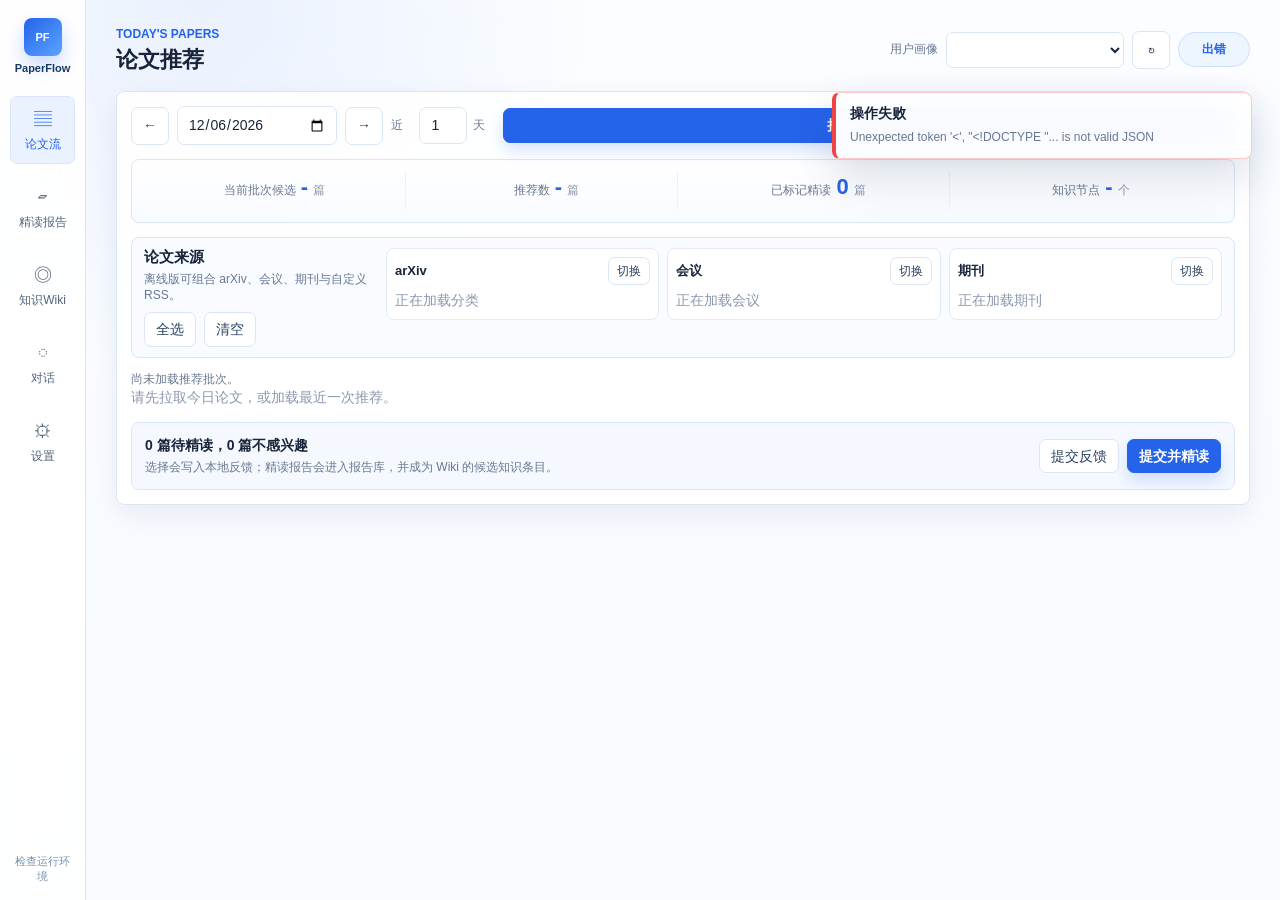
==== commit 0bf204b2: "Improve desktop wiki refresh and paper stream" ====
--- a/deployments/desktop/static/index.html
+++ b/deployments/desktop/static/index.html
@@ -130,26 +130,6 @@
                 </div>
               </div>
             </div>
-
-            <aside class="workflow-panel">
-              <div class="panel-title">
-                <h2>数据流概览</h2>
-                <button id="sortRelevanceBtn" type="button">按相关性排序</button>
-              </div>
-              <ol class="workflow-steps">
-                <li><span>1</span><strong>早上拉取</strong><em>多源论文进入候选池</em></li>
-                <li><span>2</span><strong>画像匹配</strong><em>Embedding + 规则加权</em></li>
-                <li><span>3</span><strong>人工标注</strong><em>精读 / 不感兴趣 / 稍后</em></li>
-                <li><span>4</span><strong>报告生成</strong><em>PDF 解析 + LLM 精读</em></li>
-                <li><span>5</span><strong>Wiki 更新</strong><em>概念、关系与引用入库</em></li>
-              </ol>
-              <div class="storage-grid">
-                <div><span>PDF</span><strong>原文缓存</strong></div>
-                <div><span>MD</span><strong>精读报告</strong></div>
-                <div><span>KG</span><strong>知识图谱</strong></div>
-                <div><span>JSON</span><strong>反馈信号</strong></div>
-              </div>
-            </aside>
           </div>
         </section>
 
--- a/deployments/desktop/static/desktop.css
+++ b/deployments/desktop/static/desktop.css
@@ -284,7 +284,7 @@
   align-items: center;
   justify-content: space-between;
   gap: 18px;
-  max-width: 1280px;
+  max-width: 1520px;
   margin: 0 auto 18px;
 }
 
@@ -413,7 +413,7 @@
 
 .view {
   display: none;
-  max-width: 1280px;
+  max-width: 1520px;
   margin: 0 auto;
 }
 
@@ -446,7 +446,7 @@
 
 .recommend-layout {
   display: grid;
-  grid-template-columns: minmax(760px, 1fr) 328px;
+  grid-template-columns: minmax(0, 1fr);
   gap: 16px;
   align-items: start;
 }
@@ -656,9 +656,9 @@
 
 .paper-card {
   display: grid;
-  grid-template-columns: 86px minmax(0, 1fr) 116px;
+  grid-template-columns: 86px minmax(0, 1fr) 128px;
   gap: 14px;
-  align-items: center;
+  align-items: start;
   min-height: 120px;
   border: 1px solid #e0e9f6;
   border-radius: 8px;
@@ -730,7 +730,7 @@
 }
 
 .paper-abstract {
-  -webkit-line-clamp: 3;
+  -webkit-line-clamp: 6;
 }
 
 .paper-tags,
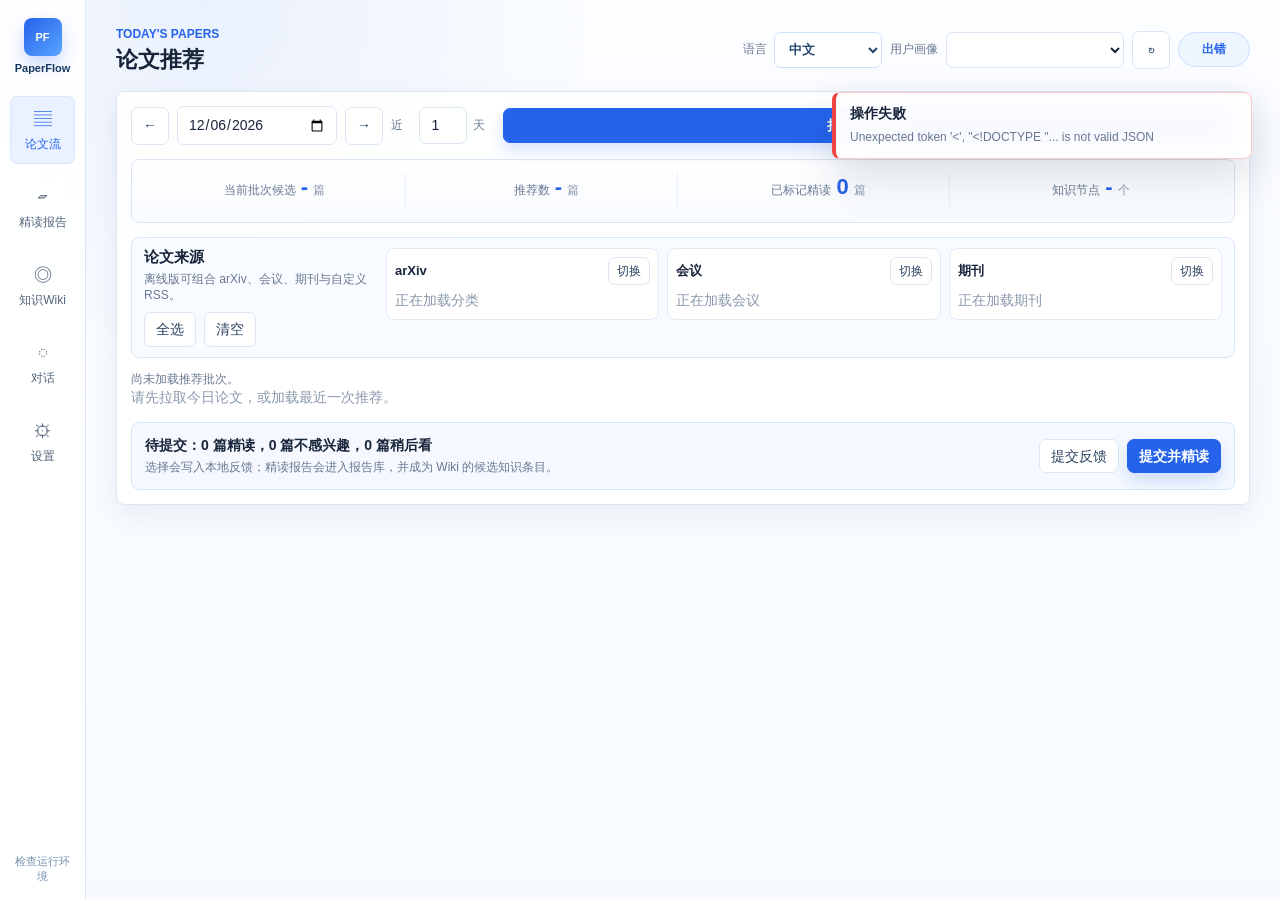
==== commit ea6add29: "Localize desktop UI and multilingual README Desktop language switching now covers more backend-facin" ====
--- a/deployments/desktop/static/index.html
+++ b/deployments/desktop/static/index.html
@@ -48,6 +48,13 @@
             <h1 id="pageTitle">论文推荐</h1>
           </div>
           <div class="topbar-actions">
+            <label class="language-picker">
+              <span id="languageLabel">语言</span>
+              <select id="languageSelect" aria-label="选择界面语言">
+                <option value="zh">中文</option>
+                <option value="en">English</option>
+              </select>
+            </label>
             <label class="user-picker">
               <span>用户画像</span>
               <select id="userSelect" aria-label="选择用户画像"></select>
@@ -204,6 +211,7 @@
                 <h2>Wiki 架构图</h2>
                 <div class="button-row">
                   <button id="refreshWikiBtn" class="primary" type="button">更新 Wiki</button>
+                  <button id="syncGithubBtn" type="button">同步 GitHub</button>
                   <button id="wikiSearchBtn" type="button">搜索</button>
                 </div>
               </div>
@@ -387,6 +395,7 @@
                 <label class="checkline"><input id="writeFeishuReports" type="checkbox"> 批量报告写入飞书</label>
                 <label class="checkline"><input id="directPdfWriteFeishu" type="checkbox"> PDF 精读写入飞书</label>
                 <label class="checkline"><input id="wikiIngestSetting" type="checkbox" checked> Wiki 自动增量归档</label>
+                <label class="checkline"><input id="notesGitLlmReviewSetting" type="checkbox" checked> GitHub 同步前启用 LLM 校对</label>
               </div>
             </section>
 
--- a/deployments/desktop/static/desktop.css
+++ b/deployments/desktop/static/desktop.css
@@ -330,6 +330,25 @@
   padding: 0;
 }
 
+.language-picker {
+  display: grid;
+  grid-template-columns: auto 108px;
+  align-items: center;
+  gap: 7px;
+  color: var(--muted);
+  font-size: 12px;
+}
+
+.language-picker select {
+  height: 36px;
+  padding: 6px 30px 6px 10px;
+  border-color: #cfe0ff;
+  color: #23456f;
+  background-color: rgba(255, 255, 255, 0.94);
+  font-size: 12.5px;
+  font-weight: 750;
+}
+
 .primary {
   border-color: var(--blue);
   background: var(--blue);
